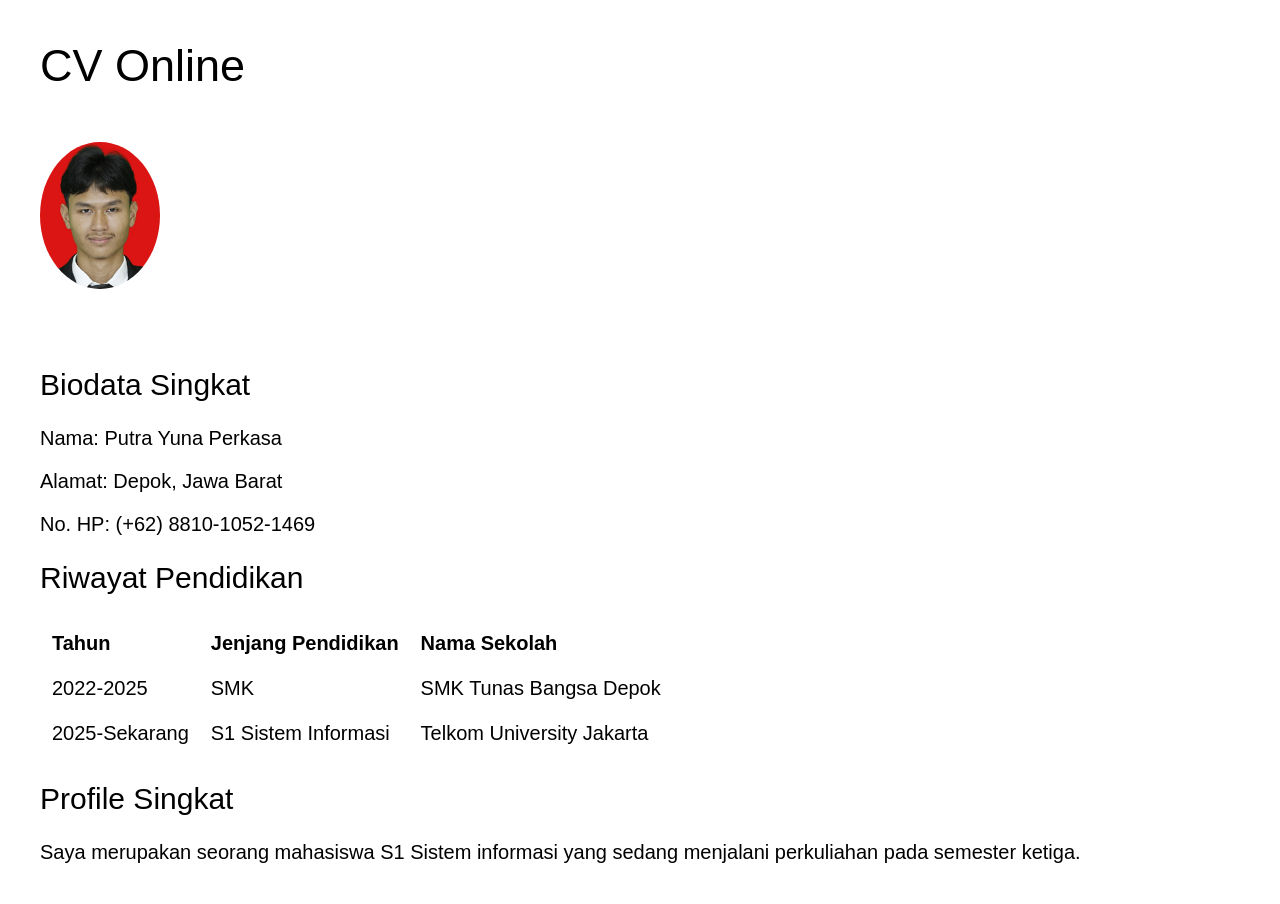
==== index.html @ 7f2222b7 "Add files via upload" ====
<!DOCTYPE html>
<html>
<head>
    <title>CV Online</title>

    <style>
        body {
            font-family: Arial;
            margin: 40px;
        }

        h1 {
            font-size: 45px;
            font-weight: normal;
        }

        h2 {
            font-size: 30px;
            font-weight: normal;
        }

        img {
            width: 120px;
            border-radius: 50%;
            margin: 20px 0 50px;
        }

        p, td, th {
            font-size: 20px;
        }

        td, th {
            padding: 10px;
            text-align: left;
        }
    </style>
</head>

<body>

    <h1>CV Online</h1>

    <img src="profile.jpeg">

    <h2>Biodata Singkat</h2>

    <p>Nama: Putra Yuna Perkasa</p>
    <p>Alamat: Depok, Jawa Barat</p>
    <p>No. HP: (+62) 8810-1052-1469</p>

    <h2>Riwayat Pendidikan</h2>

    <table>
        <tr>
            <th>Tahun</th>
            <th>Jenjang Pendidikan</th>
            <th>Nama Sekolah</th>
        </tr>

        <tr>
            <td>2022-2025</td>
            <td>SMK</td>
            <td>SMK Tunas Bangsa Depok</td>
        </tr>

        <tr>
            <td>2025-Sekarang</td>
            <td>S1 Sistem Informasi</td>
            <td>Telkom University Jakarta</td>
        </tr>
    </table>

    <h2>Profile Singkat</h2>

    <p>
        Saya merupakan seorang mahasiswa S1 Sistem informasi yang sedang menjalani perkuliahan pada semester ketiga.
    </p>

</body>
</html>
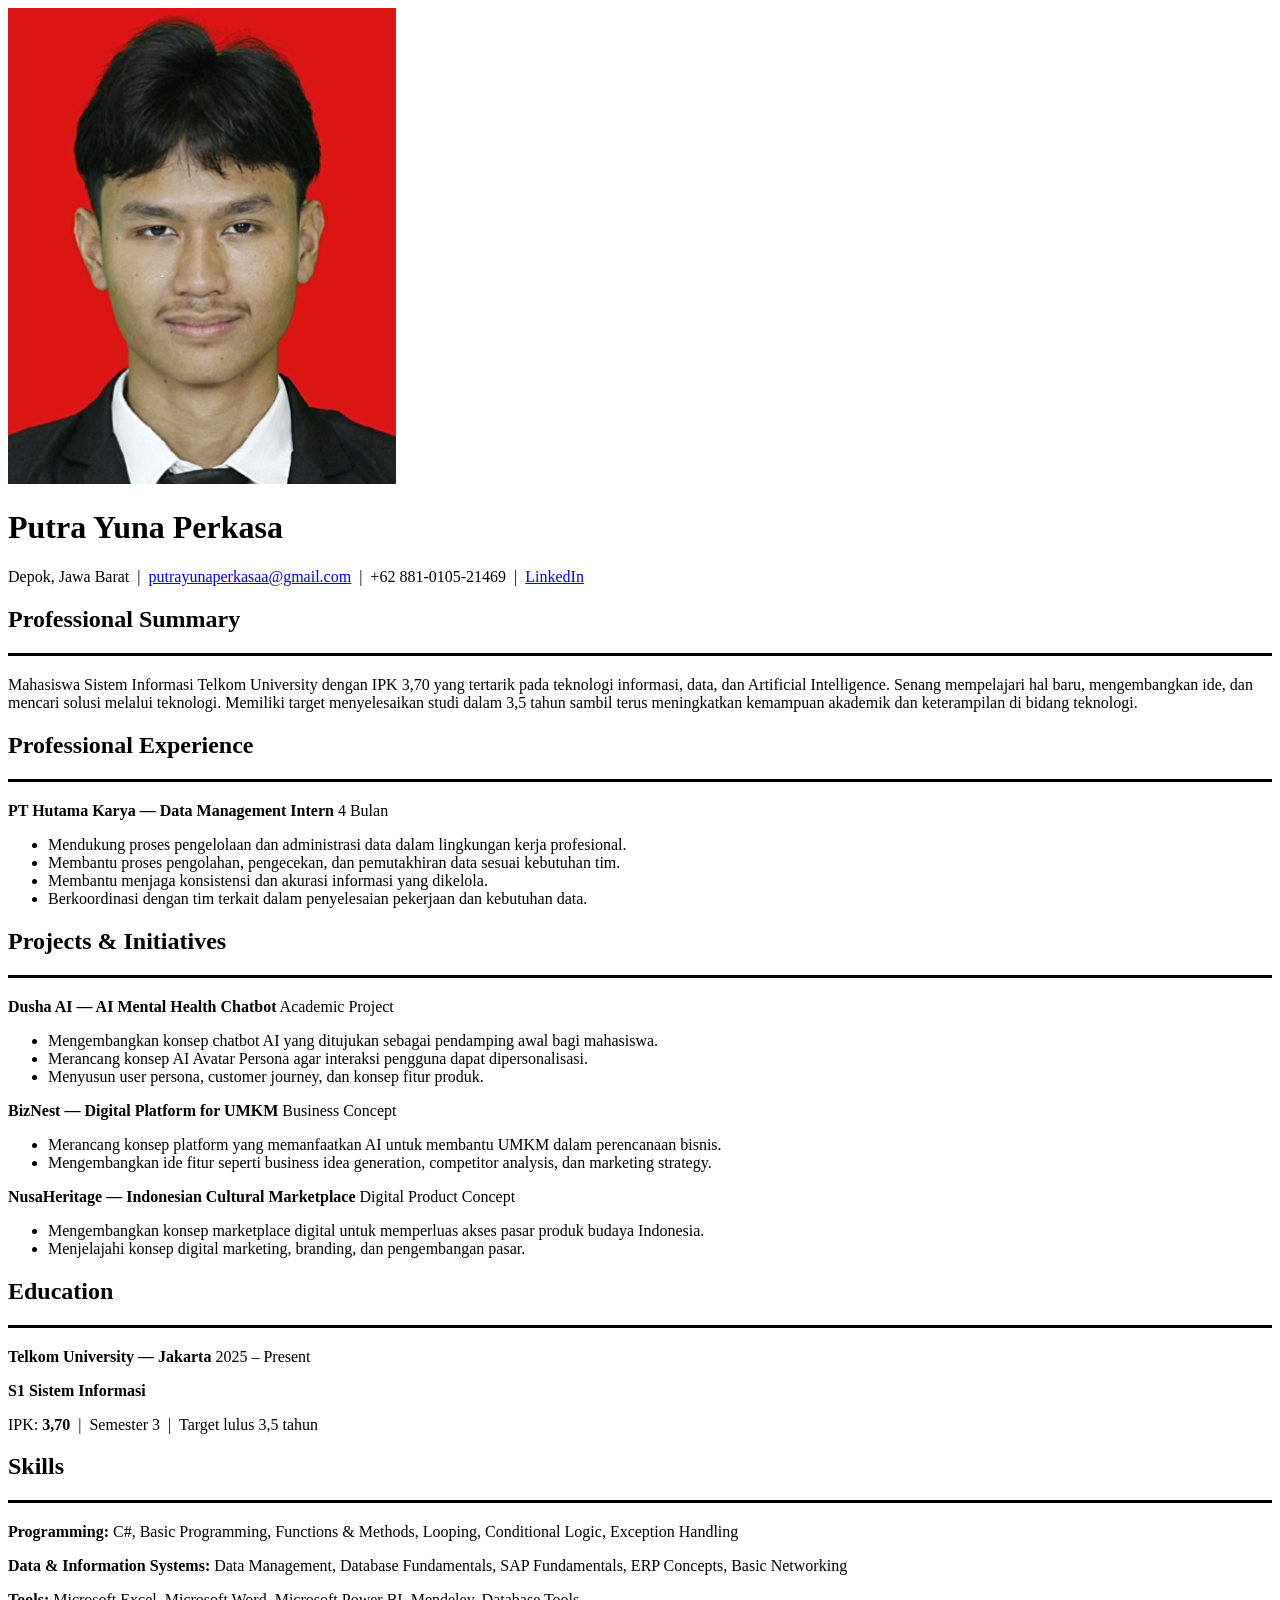
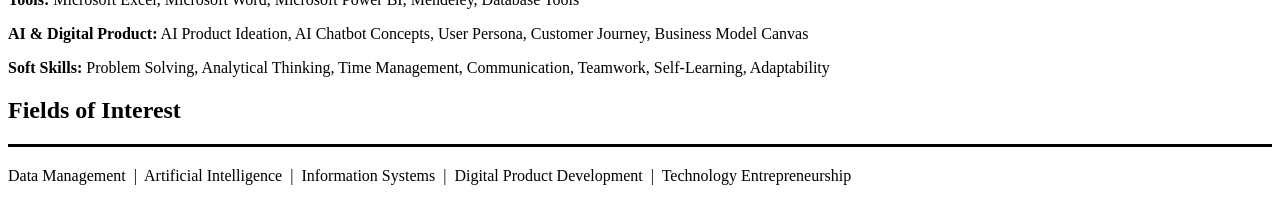
==== commit 9b2b8824: "Update index.html" ====
--- a/index.html
+++ b/index.html
@@ -1,80 +1,143 @@
 <!DOCTYPE html>
-<html>
+<html lang="id">
 <head>
-    <title>CV Online</title>
+  <meta charset="UTF-8">
+  <meta name="viewport" content="width=device-width, initial-scale=1.0">
+  <title>CV - Putra Yuna Perkasa</title>
+  <link rel="stylesheet" href="style.css">
+</head>
+<body>
+  <main class="cv">
+    <header class="header">
+      <div class="photo-wrap">
+        <img src="profile.jpeg" alt="Foto Putra Yuna Perkasa" class="profile-photo">
+      </div>
 
-    <style>
-        body {
-            font-family: Arial;
-            margin: 40px;
-        }
+      <div class="identity">
+        <h1>Putra Yuna Perkasa</h1>
+        <p class="contact">
+          Depok, Jawa Barat &nbsp;|&nbsp;
+          <a href="mailto:putrayunaperkasaa@gmail.com">putrayunaperkasaa@gmail.com</a> &nbsp;|&nbsp;
+          +62 881-0105-21469 &nbsp;|&nbsp;
+          <a href="https://www.linkedin.com/in/putra-yuna-perkasa-032565389?utm_source=share_via&utm_content=profile&utm_medium=member_android" target="_blank">LinkedIn</a>
+        </p>
+      </div>
+    </header>
 
-        h1 {
-            font-size: 45px;
-            font-weight: normal;
-        }
+    <section>
+      <h2>Professional Summary</h2>
+<hr style="border: none; border-top: 3px solid black; width: 100%; margin: 20px 0;">
+      <p>
+        Mahasiswa Sistem Informasi Telkom University dengan IPK 3,70 yang tertarik
+        pada teknologi informasi, data, dan Artificial Intelligence. Senang
+        mempelajari hal baru, mengembangkan ide, dan mencari solusi melalui
+        teknologi. Memiliki target menyelesaikan studi dalam 3,5 tahun sambil
+        terus meningkatkan kemampuan akademik dan keterampilan di bidang teknologi.
+      </p>
+    </section>
 
-        h2 {
-            font-size: 30px;
-            font-weight: normal;
-        }
+    <section>
+      <h2>Professional Experience</h2>
+<hr style="border: none; border-top: 3px solid black; width: 100%; margin: 20px 0;">
+      <article class="experience">
+        <div class="job-title">
+          <strong>PT Hutama Karya — Data Management Intern</strong>
+          <span>4 Bulan</span>
+        </div>
+        <ul>
+          <li>Mendukung proses pengelolaan dan administrasi data dalam lingkungan kerja profesional.</li>
+          <li>Membantu proses pengolahan, pengecekan, dan pemutakhiran data sesuai kebutuhan tim.</li>
+          <li>Membantu menjaga konsistensi dan akurasi informasi yang dikelola.</li>
+          <li>Berkoordinasi dengan tim terkait dalam penyelesaian pekerjaan dan kebutuhan data.</li>
+        </ul>
+      </article>
+    </section>
 
-        img {
-            width: 120px;
-            border-radius: 50%;
-            margin: 20px 0 50px;
-        }
+    <section>
+      <h2>Projects & Initiatives</h2>
+<hr style="border: none; border-top: 3px solid black; width: 100%; margin: 20px 0;">
+      <article class="experience">
+        <div class="job-title">
+          <strong>Dusha AI — AI Mental Health Chatbot</strong>
+          <span>Academic Project</span>
+        </div>
+        <ul>
+          <li>Mengembangkan konsep chatbot AI yang ditujukan sebagai pendamping awal bagi mahasiswa.</li>
+          <li>Merancang konsep AI Avatar Persona agar interaksi pengguna dapat dipersonalisasi.</li>
+          <li>Menyusun user persona, customer journey, dan konsep fitur produk.</li>
+        </ul>
+      </article>
 
-        p, td, th {
-            font-size: 20px;
-        }
+      <article class="experience">
+        <div class="job-title">
+          <strong>BizNest — Digital Platform for UMKM</strong>
+          <span>Business Concept</span>
+        </div>
+        <ul>
+          <li>Merancang konsep platform yang memanfaatkan AI untuk membantu UMKM dalam perencanaan bisnis.</li>
+          <li>Mengembangkan ide fitur seperti business idea generation, competitor analysis, dan marketing strategy.</li>
+        </ul>
+      </article>
 
-        td, th {
-            padding: 10px;
-            text-align: left;
-        }
-    </style>
-</head>
+      <article class="experience">
+        <div class="job-title">
+          <strong>NusaHeritage — Indonesian Cultural Marketplace</strong>
+          <span>Digital Product Concept</span>
+        </div>
+        <ul>
+          <li>Mengembangkan konsep marketplace digital untuk memperluas akses pasar produk budaya Indonesia.</li>
+          <li>Menjelajahi konsep digital marketing, branding, dan pengembangan pasar.</li>
+        </ul>
+      </article>
+    </section>
 
-<body>
+    <section>
+      <h2>Education</h2>
+      <hr style="border: none; border-top: 3px solid black; width: 100%; margin: 20px 0;">
+      <article class="experience">
+        <div class="job-title">
+          <strong>Telkom University — Jakarta</strong>
+          <span>2025 – Present</span>
+        </div>
+        <p><strong>S1 Sistem Informasi</strong></p>
+        <p>IPK: <strong>3,70</strong> &nbsp;|&nbsp; Semester 3 &nbsp;|&nbsp; Target lulus 3,5 tahun</p>
+      </article>
+    </section>
 
-    <h1>CV Online</h1>
+    <section>
+      <h2>Skills</h2>
+      <hr style="border: none; border-top: 3px solid black; width: 100%; margin: 20px 0;">
+      <p>
+        <strong>Programming:</strong> C#, Basic Programming, Functions & Methods,
+        Looping, Conditional Logic, Exception Handling
+      </p>
+      <p>
+        <strong>Data & Information Systems:</strong> Data Management, Database
+        Fundamentals, SAP Fundamentals, ERP Concepts, Basic Networking
+      </p>
+      <p>
+        <strong>Tools:</strong> Microsoft Excel, Microsoft Word, Microsoft Power BI,
+        Mendeley, Database Tools
+      </p>
+      <p>
+        <strong>AI & Digital Product:</strong> AI Product Ideation, AI Chatbot
+        Concepts, User Persona, Customer Journey, Business Model Canvas
+      </p>
+      <p>
+        <strong>Soft Skills:</strong> Problem Solving, Analytical Thinking,
+        Time Management, Communication, Teamwork, Self-Learning, Adaptability
+      </p>
+    </section>
 
-    <img src="profile.jpeg">
-
-    <h2>Biodata Singkat</h2>
-
-    <p>Nama: Putra Yuna Perkasa</p>
-    <p>Alamat: Depok, Jawa Barat</p>
-    <p>No. HP: (+62) 8810-1052-1469</p>
-
-    <h2>Riwayat Pendidikan</h2>
-
-    <table>
-        <tr>
-            <th>Tahun</th>
-            <th>Jenjang Pendidikan</th>
-            <th>Nama Sekolah</th>
-        </tr>
-
-        <tr>
-            <td>2022-2025</td>
-            <td>SMK</td>
-            <td>SMK Tunas Bangsa Depok</td>
-        </tr>
-
-        <tr>
-            <td>2025-Sekarang</td>
-            <td>S1 Sistem Informasi</td>
-            <td>Telkom University Jakarta</td>
-        </tr>
-    </table>
-
-    <h2>Profile Singkat</h2>
-
-    <p>
-        Saya merupakan seorang mahasiswa S1 Sistem informasi yang sedang menjalani perkuliahan pada semester ketiga.
-    </p>
-
+    <section>
+      <h2>Fields of Interest</h2>
+      <hr style="border: none; border-top: 3px solid black; width: 100%; margin: 20px 0;">
+      <p>
+        Data Management &nbsp;|&nbsp; Artificial Intelligence &nbsp;|&nbsp;
+        Information Systems &nbsp;|&nbsp; Digital Product Development &nbsp;|&nbsp;
+        Technology Entrepreneurship
+      </p>
+    </section>
+  </main>
 </body>
-</html>+</html>
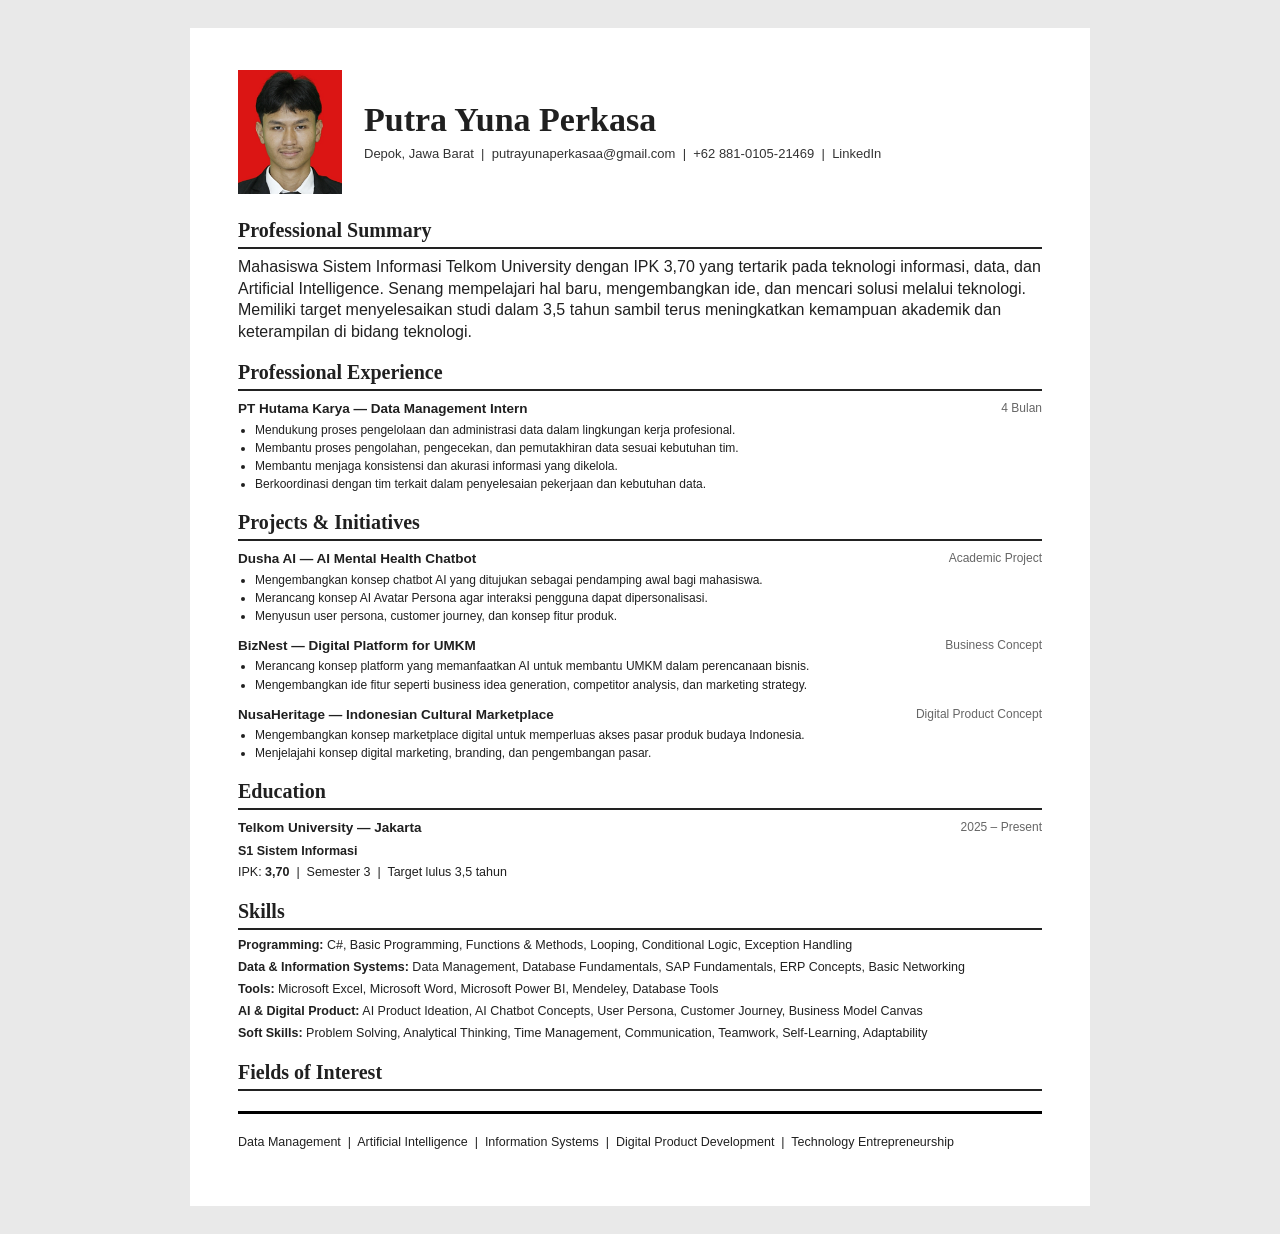
==== commit 68cfc551: "Fix HTML encoding issues in index.html" ====
--- a/index.html
+++ b/index.html
@@ -26,8 +26,6 @@
 
     <section>
       <h2>Professional Summary</h2>
-<hr style="border: none; border-top: 3px solid black; width: 100%; margin: 20px 0;">
-      <p>
         Mahasiswa Sistem Informasi Telkom University dengan IPK 3,70 yang tertarik
         pada teknologi informasi, data, dan Artificial Intelligence. Senang
         mempelajari hal baru, mengembangkan ide, dan mencari solusi melalui
@@ -38,7 +36,6 @@
 
     <section>
       <h2>Professional Experience</h2>
-<hr style="border: none; border-top: 3px solid black; width: 100%; margin: 20px 0;">
       <article class="experience">
         <div class="job-title">
           <strong>PT Hutama Karya — Data Management Intern</strong>
@@ -55,7 +52,6 @@
 
     <section>
       <h2>Projects & Initiatives</h2>
-<hr style="border: none; border-top: 3px solid black; width: 100%; margin: 20px 0;">
       <article class="experience">
         <div class="job-title">
           <strong>Dusha AI — AI Mental Health Chatbot</strong>
@@ -93,7 +89,6 @@
 
     <section>
       <h2>Education</h2>
-      <hr style="border: none; border-top: 3px solid black; width: 100%; margin: 20px 0;">
       <article class="experience">
         <div class="job-title">
           <strong>Telkom University — Jakarta</strong>
@@ -106,7 +101,6 @@
 
     <section>
       <h2>Skills</h2>
-      <hr style="border: none; border-top: 3px solid black; width: 100%; margin: 20px 0;">
       <p>
         <strong>Programming:</strong> C#, Basic Programming, Functions & Methods,
         Looping, Conditional Logic, Exception Handling
--- a/style.css
+++ b/style.css
@@ -0,0 +1,164 @@
+* {
+  box-sizing: border-box;
+}
+
+:root {
+  --text: #202020;
+  --muted: #666;
+  --line: #222;
+  --accent: #f2f2f2;
+}
+
+body {
+  margin: 0;
+  background: #e9e9e9;
+  color: var(--text);
+  font-family: Arial, Helvetica, sans-serif;
+  line-height: 1.35;
+}
+
+.cv {
+  width: min(100%, 900px);
+  margin: 28px auto;
+  padding: 42px 48px 50px;
+  background: #fff;
+}
+
+.header {
+  display: flex;
+  align-items: center;
+  gap: 22px;
+  margin-bottom: 24px;
+}
+
+.photo-wrap {
+  width: 104px;
+  height: 124px;
+  flex: 0 0 104px;
+  overflow: hidden;
+  background: #eee;
+}
+
+.profile-photo {
+  width: 100%;
+  height: 100%;
+  object-fit: cover;
+}
+
+.identity {
+  flex: 1;
+}
+
+h1 {
+  margin: 0 0 7px;
+  font-family: Georgia, "Times New Roman", serif;
+  font-size: 34px;
+  line-height: 1.05;
+  font-weight: 700;
+}
+
+.contact {
+  margin: 0;
+  color: #333;
+  font-size: 13px;
+}
+
+a {
+  color: inherit;
+  text-decoration: none;
+}
+
+a:hover {
+  text-decoration: underline;
+}
+
+section {
+  margin-top: 18px;
+}
+
+h2 {
+  margin: 0 0 7px;
+  padding-bottom: 5px;
+  border-bottom: 2px solid var(--line);
+  font-family: Georgia, "Times New Roman", serif;
+  font-size: 20px;
+  line-height: 1.2;
+}
+
+section > p,
+.experience p {
+  margin: 5px 0;
+  font-size: 12.5px;
+}
+
+.experience {
+  margin: 9px 0 13px;
+}
+
+.job-title {
+  display: flex;
+  justify-content: space-between;
+  gap: 20px;
+  font-size: 13.5px;
+  margin-bottom: 3px;
+}
+
+.job-title span {
+  color: var(--muted);
+  white-space: nowrap;
+  font-size: 12px;
+}
+
+ul {
+  margin: 3px 0 0 17px;
+  padding: 0;
+}
+
+li {
+  margin: 2px 0;
+  font-size: 12px;
+}
+
+@media print {
+  body {
+    background: #fff;
+  }
+
+  .cv {
+    width: 100%;
+    margin: 0;
+    padding: 24px 30px;
+  }
+
+  a {
+    text-decoration: none;
+  }
+}
+
+@media (max-width: 650px) {
+  .cv {
+    margin: 0;
+    padding: 28px 22px;
+  }
+
+  .header {
+    align-items: flex-start;
+  }
+
+  h1 {
+    font-size: 28px;
+  }
+
+  .contact {
+    line-height: 1.7;
+  }
+
+  .job-title {
+    flex-direction: column;
+    gap: 1px;
+  }
+
+  .job-title span {
+    white-space: normal;
+  }
+}
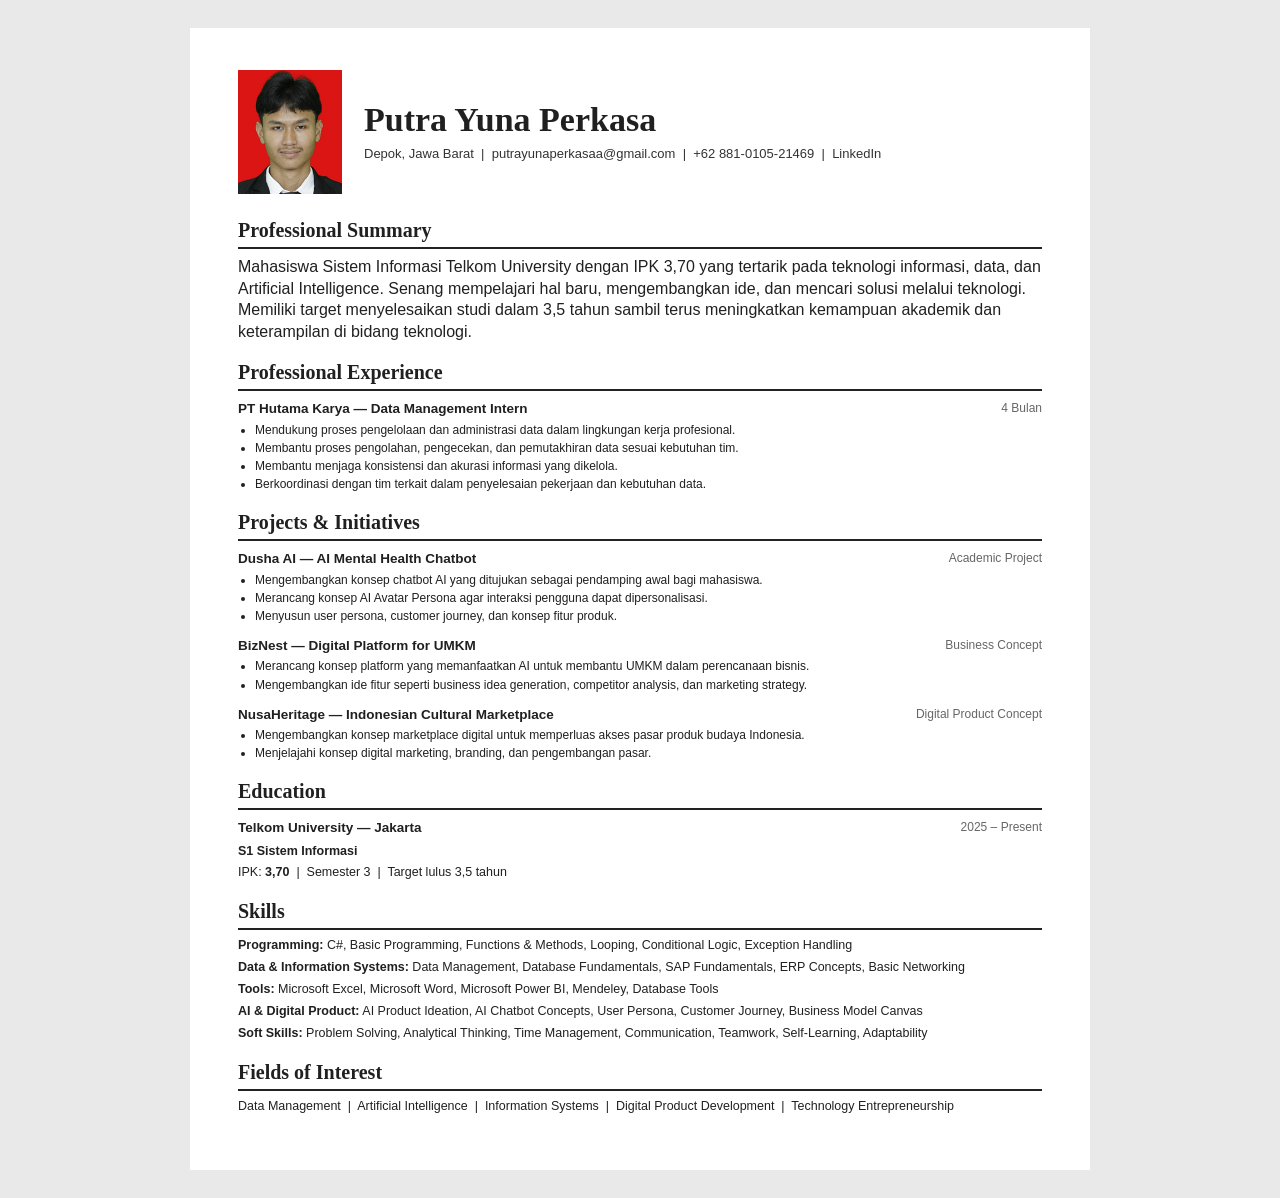
==== commit 89653f53: "Fix HTML encoding issues in index.html" ====
--- a/index.html
+++ b/index.html
@@ -125,7 +125,6 @@
 
     <section>
       <h2>Fields of Interest</h2>
-      <hr style="border: none; border-top: 3px solid black; width: 100%; margin: 20px 0;">
       <p>
         Data Management &nbsp;|&nbsp; Artificial Intelligence &nbsp;|&nbsp;
         Information Systems &nbsp;|&nbsp; Digital Product Development &nbsp;|&nbsp;
